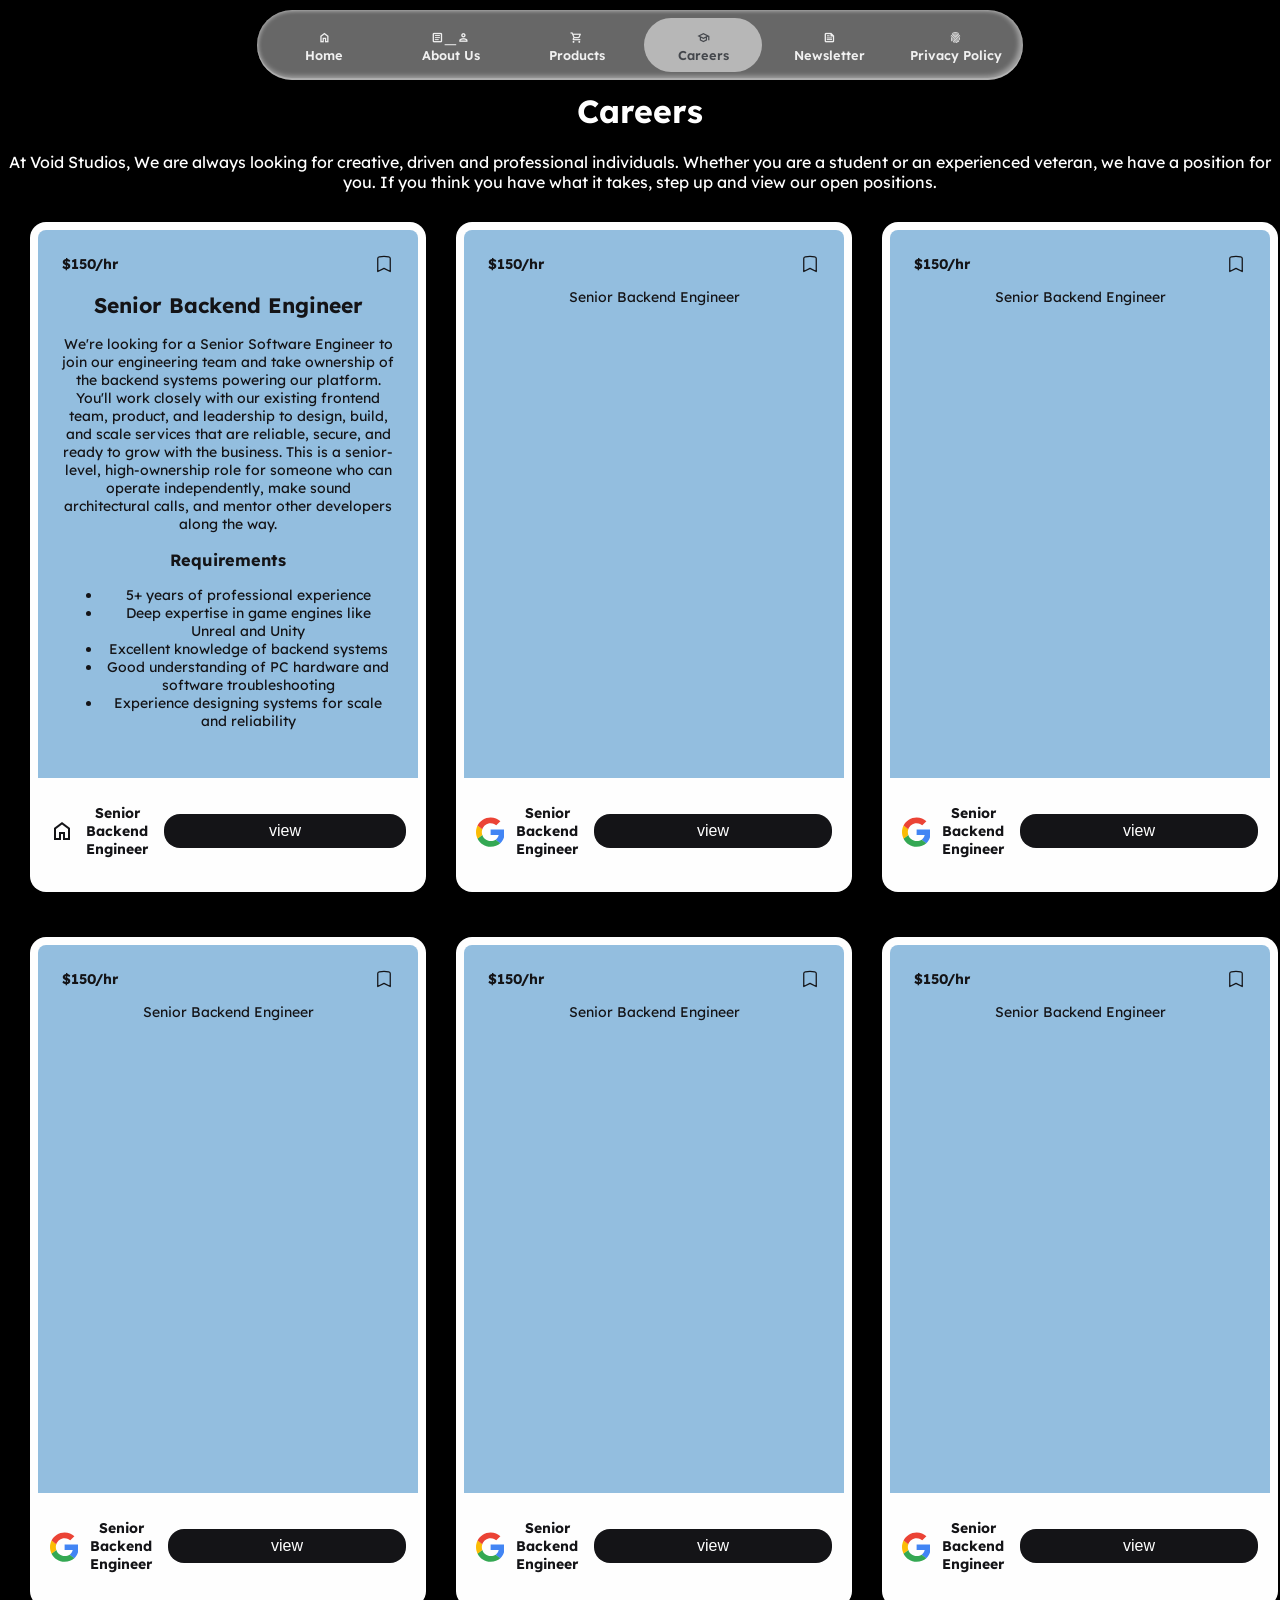
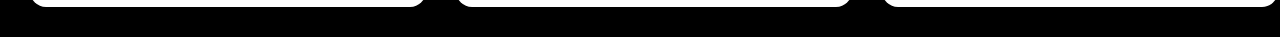
==== careers.html @ 9a8cdc0d "Particle text, more styling, careers tab and more" ====
<html>
    <head>
        <title>Careers</title>
        <link rel="stylesheet" type="text/css" href="style.css">
        <link rel="preconnect" href="https://fonts.googleapis.com">
        <link rel="preconnect" href="https://fonts.gstatic.com" crossorigin>
        <link href="https://fonts.googleapis.com/css2?family=Lexend:wght@100..900&family=Roboto:ital,wght@0,100..900;1,100..900&display=swap" rel="stylesheet">
        <link href="https://fonts.googleapis.com/css2?family=Material+Symbols+Outlined" rel="stylesheet" />
    </head>
    <body>
        <!-- From Uiverse.io by mymiamo --> 
        <div class="menu">
        <a href="Homepage.html">
            <span class="material-symbols-outlined">home</span>
            <span>Home</span>
        </a>
        <a href="About Us.html">
            <span class="material-symbols-outlined">article_person</span>
            <span>About Us</span>
        </a>
        </a>
        <a href="Products.html">
            <span class="material-symbols-outlined">shopping_cart</span>
            <span>Products</span>
        </a>
        <a href="careers.html" class="active">
            <span class="material-symbols-outlined">school</span>
            <span>Careers</span>
        </a>
        <a href="newsletter.html">
            <span class="material-symbols-outlined">news</span>
            <span>Newsletter</span>
        </a>
        <a href="Privacy Policy.html">
            <span class="material-symbols-outlined">fingerprint</span>            
            <span>Privacy Policy</span>
        </a>
        </div>

        <h1>Careers</h1>
        <p style="margin:5px">At Void Studios, We are always looking for creative, driven and professional individuals. Whether you are a student or an experienced veteran, we have a position for you. If you think you have what it takes, step up and view our open positions.</p>
        
        <div class="job">
        <!-- From Uiverse.io by Creatlydev --> 
            <div class="job">
                <article class="jobcard">
            <section class="jobcard__hero">
                <header class="jobcard__hero-header">
                <span>$150/hr</span>
                <div class="jobcard__icon">
                    <svg
                    height="20"
                    width="20"
                    stroke="currentColor"
                    stroke-width="1.5"
                    viewBox="0 0 24 24"
                    fill="none"
                    xmlns="http://www.w3.org/2000/svg"
                    >
                    <path
                        d="M17.593 3.322c1.1.128 1.907 1.077 1.907 2.185V21L12 17.25 4.5 21V5.507c0-1.108.806-2.057 1.907-2.185a48.507 48.507 0 0111.186 0z"
                        stroke-linejoin="round"
                        stroke-linecap="round"
                    ></path>
                    </svg>
                </div>
                </header>
                <h2 class="jobcard_job-title">Senior Backend Engineer</h2>
                <p>We're looking for a Senior Software Engineer to join our engineering team and take ownership of the backend systems powering our platform. You'll work closely with our existing frontend team, product, and leadership to design, build, and scale services that are reliable, secure, and ready to grow with the business. This is a senior-level, high-ownership role for someone who can operate independently, make sound architectural calls, and mentor other developers along the way.</p>
                <h3 class="jobcard_job-title">Requirements</h3>
                <ul>
                    <li>5+ years of professional experience</li>
                    <li>Deep expertise in game engines like Unreal and Unity</li>
                    <li>Excellent knowledge of backend systems</li>
                    <li>Good understanding of PC hardware and software troubleshooting</li>
                    <li>Experience designing systems for scale and reliability</li>
                </ul>

            </section>

            <footer class="jobcard__footer">
                <div class="jobcard__job-summary">
                <div class="jobcard__job-icon">
                    <span class="material-symbols-outlined">home</span>
                </div>
                <div class="jobcard__job">
                    <p class="jobcard__job-title">
                    Senior Backend <br />
                    Engineer
                    </p>
                </div>
                </div>

                <button class="jobcard__btn">view</button>
            </footer>
            </article>
            </div>
            
            <!-- From Uiverse.io by Creatlydev --> 
            <div class="job">
                <article class="jobcard">
            <section class="jobcard__hero">
                <header class="jobcard__hero-header">
                <span>$150/hr</span>
                <div class="jobcard__icon">
                    <svg
                    height="20"
                    width="20"
                    stroke="currentColor"
                    stroke-width="1.5"
                    viewBox="0 0 24 24"
                    fill="none"
                    xmlns="http://www.w3.org/2000/svg"
                    >
                    <path
                        d="M17.593 3.322c1.1.128 1.907 1.077 1.907 2.185V21L12 17.25 4.5 21V5.507c0-1.108.806-2.057 1.907-2.185a48.507 48.507 0 0111.186 0z"
                        stroke-linejoin="round"
                        stroke-linecap="round"
                    ></path>
                    </svg>
                </div>
                </header>

                <p class="jobcard__job-title">Senior Backend Engineer</p>
            </section>

            <footer class="jobcard__footer">
                <div class="jobcard__job-summary">
                <div class="jobcard__job-icon">
                    <svg
                    height="35"
                    width="28"
                    viewBox="0 0 250 250"
                    xmlns="http://www.w3.org/2000/svg"
                    >
                    <path
                        fill="#4285F4"
                        d="M255.878 133.451c0-10.734-.871-18.567-2.756-26.69H130.55v48.448h71.947c-1.45 12.04-9.283 30.172-26.69 42.356l-.244 1.622 38.755 30.023 2.685.268c24.659-22.774 38.875-56.282 38.875-96.027"
                    ></path>
                    <path
                        fill="#34A853"
                        d="M130.55 261.1c35.248 0 64.839-11.605 86.453-31.622l-41.196-31.913c-11.024 7.688-25.82 13.055-45.257 13.055-34.523 0-63.824-22.773-74.269-54.25l-1.531.13-40.298 31.187-.527 1.465C35.393 231.798 79.49 261.1 130.55 261.1"
                    ></path>
                    <path
                        fill="#FBBC05"
                        d="M56.281 156.37c-2.756-8.123-4.351-16.827-4.351-25.82 0-8.994 1.595-17.697 4.206-25.82l-.073-1.73L15.26 71.312l-1.335.635C5.077 89.644 0 109.517 0 130.55s5.077 40.905 13.925 58.602l42.356-32.782"
                    ></path>
                    <path
                        fill="#EB4335"
                        d="M130.55 50.479c24.514 0 41.05 10.589 50.479 19.438l36.844-35.974C195.245 12.91 165.798 0 130.55 0 79.49 0 35.393 29.301 13.925 71.947l42.211 32.783c10.59-31.477 39.891-54.251 74.414-54.251"
                    ></path>
                    </svg>
                </div>
                <div class="jobcard__job">
                    <p class="jobcard__job-title">
                    Senior Backend <br />
                    Engineer
                    </p>
                </div>
                </div>

                <button class="jobcard__btn">view</button>
            </footer>
            </article>
            </div>
        
            <!-- From Uiverse.io by Creatlydev --> 
            <div class="job">
                <article class="jobcard">
            <section class="jobcard__hero">
                <header class="jobcard__hero-header">
                <span>$150/hr</span>
                <div class="jobcard__icon">
                    <svg
                    height="20"
                    width="20"
                    stroke="currentColor"
                    stroke-width="1.5"
                    viewBox="0 0 24 24"
                    fill="none"
                    xmlns="http://www.w3.org/2000/svg"
                    >
                    <path
                        d="M17.593 3.322c1.1.128 1.907 1.077 1.907 2.185V21L12 17.25 4.5 21V5.507c0-1.108.806-2.057 1.907-2.185a48.507 48.507 0 0111.186 0z"
                        stroke-linejoin="round"
                        stroke-linecap="round"
                    ></path>
                    </svg>
                </div>
                </header>

                <p class="jobcard__job-title">Senior Backend Engineer</p>
            </section>

            <footer class="jobcard__footer">
                <div class="jobcard__job-summary">
                <div class="jobcard__job-icon">
                    <svg
                    height="35"
                    width="28"
                    viewBox="0 0 250 250"
                    xmlns="http://www.w3.org/2000/svg"
                    >
                    <path
                        fill="#4285F4"
                        d="M255.878 133.451c0-10.734-.871-18.567-2.756-26.69H130.55v48.448h71.947c-1.45 12.04-9.283 30.172-26.69 42.356l-.244 1.622 38.755 30.023 2.685.268c24.659-22.774 38.875-56.282 38.875-96.027"
                    ></path>
                    <path
                        fill="#34A853"
                        d="M130.55 261.1c35.248 0 64.839-11.605 86.453-31.622l-41.196-31.913c-11.024 7.688-25.82 13.055-45.257 13.055-34.523 0-63.824-22.773-74.269-54.25l-1.531.13-40.298 31.187-.527 1.465C35.393 231.798 79.49 261.1 130.55 261.1"
                    ></path>
                    <path
                        fill="#FBBC05"
                        d="M56.281 156.37c-2.756-8.123-4.351-16.827-4.351-25.82 0-8.994 1.595-17.697 4.206-25.82l-.073-1.73L15.26 71.312l-1.335.635C5.077 89.644 0 109.517 0 130.55s5.077 40.905 13.925 58.602l42.356-32.782"
                    ></path>
                    <path
                        fill="#EB4335"
                        d="M130.55 50.479c24.514 0 41.05 10.589 50.479 19.438l36.844-35.974C195.245 12.91 165.798 0 130.55 0 79.49 0 35.393 29.301 13.925 71.947l42.211 32.783c10.59-31.477 39.891-54.251 74.414-54.251"
                    ></path>
                    </svg>
                </div>
                <div class="jobcard__job">
                    <p class="jobcard__job-title">
                    Senior Backend <br />
                    Engineer
                    </p>
                </div>
                </div>

                <button class="jobcard__btn">view</button>
            </footer>
            </article>
            </div>
        </div>   
        
<div class="job">
        <!-- From Uiverse.io by Creatlydev --> 
            <div class="job">
                <article class="jobcard">
            <section class="jobcard__hero">
                <header class="jobcard__hero-header">
                <span>$150/hr</span>
                <div class="jobcard__icon">
                    <svg
                    height="20"
                    width="20"
                    stroke="currentColor"
                    stroke-width="1.5"
                    viewBox="0 0 24 24"
                    fill="none"
                    xmlns="http://www.w3.org/2000/svg"
                    >
                    <path
                        d="M17.593 3.322c1.1.128 1.907 1.077 1.907 2.185V21L12 17.25 4.5 21V5.507c0-1.108.806-2.057 1.907-2.185a48.507 48.507 0 0111.186 0z"
                        stroke-linejoin="round"
                        stroke-linecap="round"
                    ></path>
                    </svg>
                </div>
                </header>

                <p class="jobcard__job-title">Senior Backend Engineer</p>
            </section>

            <footer class="jobcard__footer">
                <div class="jobcard__job-summary">
                <div class="jobcard__job-icon">
                    <svg
                    height="35"
                    width="28"
                    viewBox="0 0 250 250"
                    xmlns="http://www.w3.org/2000/svg"
                    >
                    <path
                        fill="#4285F4"
                        d="M255.878 133.451c0-10.734-.871-18.567-2.756-26.69H130.55v48.448h71.947c-1.45 12.04-9.283 30.172-26.69 42.356l-.244 1.622 38.755 30.023 2.685.268c24.659-22.774 38.875-56.282 38.875-96.027"
                    ></path>
                    <path
                        fill="#34A853"
                        d="M130.55 261.1c35.248 0 64.839-11.605 86.453-31.622l-41.196-31.913c-11.024 7.688-25.82 13.055-45.257 13.055-34.523 0-63.824-22.773-74.269-54.25l-1.531.13-40.298 31.187-.527 1.465C35.393 231.798 79.49 261.1 130.55 261.1"
                    ></path>
                    <path
                        fill="#FBBC05"
                        d="M56.281 156.37c-2.756-8.123-4.351-16.827-4.351-25.82 0-8.994 1.595-17.697 4.206-25.82l-.073-1.73L15.26 71.312l-1.335.635C5.077 89.644 0 109.517 0 130.55s5.077 40.905 13.925 58.602l42.356-32.782"
                    ></path>
                    <path
                        fill="#EB4335"
                        d="M130.55 50.479c24.514 0 41.05 10.589 50.479 19.438l36.844-35.974C195.245 12.91 165.798 0 130.55 0 79.49 0 35.393 29.301 13.925 71.947l42.211 32.783c10.59-31.477 39.891-54.251 74.414-54.251"
                    ></path>
                    </svg>
                </div>
                <div class="jobcard__job">
                    <p class="jobcard__job-title">
                    Senior Backend <br />
                    Engineer
                    </p>
                </div>
                </div>

                <button class="jobcard__btn">view</button>
            </footer>
            </article>
            </div>
            
            <!-- From Uiverse.io by Creatlydev --> 
            <div class="job">
                <article class="jobcard">
            <section class="jobcard__hero">
                <header class="jobcard__hero-header">
                <span>$150/hr</span>
                <div class="jobcard__icon">
                    <svg
                    height="20"
                    width="20"
                    stroke="currentColor"
                    stroke-width="1.5"
                    viewBox="0 0 24 24"
                    fill="none"
                    xmlns="http://www.w3.org/2000/svg"
                    >
                    <path
                        d="M17.593 3.322c1.1.128 1.907 1.077 1.907 2.185V21L12 17.25 4.5 21V5.507c0-1.108.806-2.057 1.907-2.185a48.507 48.507 0 0111.186 0z"
                        stroke-linejoin="round"
                        stroke-linecap="round"
                    ></path>
                    </svg>
                </div>
                </header>

                <p class="jobcard__job-title">Senior Backend Engineer</p>
            </section>

            <footer class="jobcard__footer">
                <div class="jobcard__job-summary">
                <div class="jobcard__job-icon">
                    <svg
                    height="35"
                    width="28"
                    viewBox="0 0 250 250"
                    xmlns="http://www.w3.org/2000/svg"
                    >
                    <path
                        fill="#4285F4"
                        d="M255.878 133.451c0-10.734-.871-18.567-2.756-26.69H130.55v48.448h71.947c-1.45 12.04-9.283 30.172-26.69 42.356l-.244 1.622 38.755 30.023 2.685.268c24.659-22.774 38.875-56.282 38.875-96.027"
                    ></path>
                    <path
                        fill="#34A853"
                        d="M130.55 261.1c35.248 0 64.839-11.605 86.453-31.622l-41.196-31.913c-11.024 7.688-25.82 13.055-45.257 13.055-34.523 0-63.824-22.773-74.269-54.25l-1.531.13-40.298 31.187-.527 1.465C35.393 231.798 79.49 261.1 130.55 261.1"
                    ></path>
                    <path
                        fill="#FBBC05"
                        d="M56.281 156.37c-2.756-8.123-4.351-16.827-4.351-25.82 0-8.994 1.595-17.697 4.206-25.82l-.073-1.73L15.26 71.312l-1.335.635C5.077 89.644 0 109.517 0 130.55s5.077 40.905 13.925 58.602l42.356-32.782"
                    ></path>
                    <path
                        fill="#EB4335"
                        d="M130.55 50.479c24.514 0 41.05 10.589 50.479 19.438l36.844-35.974C195.245 12.91 165.798 0 130.55 0 79.49 0 35.393 29.301 13.925 71.947l42.211 32.783c10.59-31.477 39.891-54.251 74.414-54.251"
                    ></path>
                    </svg>
                </div>
                <div class="jobcard__job">
                    <p class="jobcard__job-title">
                    Senior Backend <br />
                    Engineer
                    </p>
                </div>
                </div>

                <button class="jobcard__btn">view</button>
            </footer>
            </article>
            </div>
        
            <!-- From Uiverse.io by Creatlydev --> 
            <div class="job">
                <article class="jobcard">
            <section class="jobcard__hero">
                <header class="jobcard__hero-header">
                <span>$150/hr</span>
                <div class="jobcard__icon">
                    <svg
                    height="20"
                    width="20"
                    stroke="currentColor"
                    stroke-width="1.5"
                    viewBox="0 0 24 24"
                    fill="none"
                    xmlns="http://www.w3.org/2000/svg"
                    >
                    <path
                        d="M17.593 3.322c1.1.128 1.907 1.077 1.907 2.185V21L12 17.25 4.5 21V5.507c0-1.108.806-2.057 1.907-2.185a48.507 48.507 0 0111.186 0z"
                        stroke-linejoin="round"
                        stroke-linecap="round"
                    ></path>
                    </svg>
                </div>
                </header>

                <p class="jobcard__job-title">Senior Backend Engineer</p>
            </section>

            <footer class="jobcard__footer">
                <div class="jobcard__job-summary">
                <div class="jobcard__job-icon">
                    <svg
                    height="35"
                    width="28"
                    viewBox="0 0 250 250"
                    xmlns="http://www.w3.org/2000/svg"
                    >
                    <path
                        fill="#4285F4"
                        d="M255.878 133.451c0-10.734-.871-18.567-2.756-26.69H130.55v48.448h71.947c-1.45 12.04-9.283 30.172-26.69 42.356l-.244 1.622 38.755 30.023 2.685.268c24.659-22.774 38.875-56.282 38.875-96.027"
                    ></path>
                    <path
                        fill="#34A853"
                        d="M130.55 261.1c35.248 0 64.839-11.605 86.453-31.622l-41.196-31.913c-11.024 7.688-25.82 13.055-45.257 13.055-34.523 0-63.824-22.773-74.269-54.25l-1.531.13-40.298 31.187-.527 1.465C35.393 231.798 79.49 261.1 130.55 261.1"
                    ></path>
                    <path
                        fill="#FBBC05"
                        d="M56.281 156.37c-2.756-8.123-4.351-16.827-4.351-25.82 0-8.994 1.595-17.697 4.206-25.82l-.073-1.73L15.26 71.312l-1.335.635C5.077 89.644 0 109.517 0 130.55s5.077 40.905 13.925 58.602l42.356-32.782"
                    ></path>
                    <path
                        fill="#EB4335"
                        d="M130.55 50.479c24.514 0 41.05 10.589 50.479 19.438l36.844-35.974C195.245 12.91 165.798 0 130.55 0 79.49 0 35.393 29.301 13.925 71.947l42.211 32.783c10.59-31.477 39.891-54.251 74.414-54.251"
                    ></path>
                    </svg>
                </div>
                <div class="jobcard__job">
                    <p class="jobcard__job-title">
                    Senior Backend <br />
                    Engineer
                    </p>
                </div>
                </div>

                <button class="jobcard__btn">view</button>
            </footer>
            </article>
            </div>
        </div>
    </body>
</html>
---- style.css ----
body {
    font-family:'Lexend';
    color:white;
    background-color: black;
    margin:auto;
    text-align: center;
}


.lexend-font{
  font-family: "Lexend", sans-serif;
  font-optical-sizing: auto;
  font-weight: 30;
  font-style: normal;
}

/* From Uiverse.io by 0xnihilism */ 
.card {
  width: 900px;
  padding: 20px;
  background: #fff;
  border: 6px solid #000;
  box-shadow: 12px 12px 0 #000;
  transition: transform 0.3s, box-shadow 0.3s;
  margin-inline:auto;
  translate: 0px 250px;
}

.card:hover {
  transform: translate(-5px, -5px);
  box-shadow: 17px 17px 0 #000;
}

.card__title {
  font-size: 32px;
  font-weight: 900;
  color: #000;
  text-transform: uppercase;
  margin-bottom: 15px;
  display: block;
  position: relative;
  overflow: hidden;
}

.card__title::after {
  content: "";
  position: absolute;
  bottom: 0;
  left: 0;
  width: 90%;
  height: 3px;
  background-color: #000;
  transform: translateX(-100%);
  transition: transform 0.3s;
}

.card:hover .card__title::after {
  transform: translateX(0);
}

.card__content {
  font-size: 16px;
  line-height: 1.4;
  color: #000;
  margin-bottom: 20px;
}

.card__form {
  display: flex;
  flex-direction: column;
  gap: 15px;
}

.card__form input {
  padding: 10px;
  border: 3px solid #000;
  font-size: 16px;
  font-family: inherit;
  transition: transform 0.3s;
  width: calc(100% - 26px); /* Adjust for padding and border */
}

.card__form input:focus {
  outline: none;
  transform: scale(1.05);
  background-color: #000;
  color: #ffffff;
}

.card__button {
  border: 3px solid #000;
  background: #000;
  color: #fff;
  padding: 10px;
  font-size: 18px;
  left: 20%;
  font-weight: bold;
  text-transform: uppercase;
  cursor: pointer;
  position: relative;
  overflow: hidden;
  transition: transform 0.3s;
  width: 50%;
  height: 100%;
}

.card__button::before {
  content: "Confirm";
  position: absolute;
  top: 0;
  left: 0;
  width: 100%;
  height: 105%;
  background-color: #93BEDF;
  color: #000;
  display: flex;
  align-items: center;
  justify-content: center;
  transform: translateY(100%);
  transition: transform 0.3s;
}

.card__button:hover::before {
  transform: translateY(0);
}

.card__button:active {
  transform: scale(0.95);
}

@keyframes glitch {
  0% {
    transform: translate(2px, 2px);
  }
  25% {
    transform: translate(-2px, -2px);
  }
  50% {
    transform: translate(-2px, 2px);
  }
  75% {
    transform: translate(2px, -2px);
  }
  100% {
    transform: translate(2px, 2px);
  }
}

.glitch {
  animation: glitch 0.3s infinite;
}

/* From Uiverse.io by mymiamo */ 
.menu {
  position: sticky;
  top: 10px;
  /*
  left: 50%;
  bottom: 12px;
  bottom: calc(12px + env(safe-area-inset-bottom)); */
  /* transform: translateX(-50%); */
  width: calc(100% - 20px);
  max-width: 750px;
  backdrop-filter: blur(15px) saturate(180%) contrast(200%);
  -webkit-backdrop-filter: blur(12px) saturate(180%) contrast(200%);
  background: rgba(255, 255, 255, 0.404);
  border: 1px solid var(--glass-border);
  box-shadow: 0 10px 30px rgba(0, 0, 0, 0.06);
  padding: 8px;
  border-radius: 99rem;
  display: flex;
  justify-content: center;
  gap: 8px;
  z-index: 200;
  margin-inline: auto;
}

.menu::after {
  content: "";
  position: absolute;
  inset: 0;
  border-radius: inherit;
  box-shadow:
    inset 2px 2px 5px -2px rgba(255, 255, 255, 0.4),
    inset -2px -2px 5px 2px rgba(255, 255, 255, 0.4),
    inset 0 -2px 0 rgba(255, 255, 255, 0.2);
  pointer-events: none;
  z-index: -1;
}

.menu a {
  display: flex;
  flex-direction: column;
  align-items: center;
  flex: 1 1 0;
  min-width: 0px;
  color: rgba(255, 255, 255, 90%);
  text-decoration: none;
  padding: 10px 6px;
  border-radius: 999rem;
  -webkit-tap-highlight-color: transparent;
  transition:
    background 0.18s var(--ease-spring),
    color 0.18s var(--ease-spring),
    transform 0.18s var(--ease-spring),
    box-shadow 0.3s ease-in-out;
  align-items: center;
}

.menu a:hover {
  transition:
    background 0.18s var(--ease-spring),
    color 0.18s var(--ease-spring),
    transform 0.18s var(--ease-spring),
    box-shadow 0.3s ease-in-out;
  background-color: rgba(255, 255, 255, 30%);
  box-shadow:
    inset 2px 2px 5px -2px rgba(255, 255, 255, 0.4),
    inset -2px -1px 5px 0 rgba(255, 255, 255, 0.4),
    inset 0 -2px 0 rgba(255, 255, 255, 0.2);
  transform: rotate(2.2);
  color: rgba(34, 36, 38, 0.7);
}

.menu a svg {
  width: 1.4rem;
  font-size: 1.4rem;
}

.menu a span {
  font-size: 0.8rem;
  font-weight: 600;
  line-height: 1;
  margin-top: 4px;
}

.menu a.active {
  background: rgba(237, 237, 237, 0.6);
  color: rgba(55, 59, 64, 0.9);
}

.menu a:active {
  transform: scale(0.98);
}

/* From Uiverse.io by zanina-yassine */ 
.modal {
  width: fit-content;
  height: fit-content;
  background-image: linear-gradient(rgba(0, 0, 0, 0.5), rgba(0, 0, 0, 0.5)),url(GTA7.png);
  background-size: cover;
  box-shadow: 0px 187px 75px rgba(0, 0, 0, 0.01), 0px 105px 63px rgba(0, 0, 0, 0.05), 0px 47px 47px rgba(0, 0, 0, 0.09), 0px 12px 26px rgba(0, 0, 0, 0.1), 0px 0px 0px rgba(0, 0, 0, 0.1);
  border-radius: 26px;
  max-width: 700px;
  display: flex;
  align-items: center;
  margin-inline: auto;
}

.form {
  display: flex;
  flex-direction: column;
  gap: 20px;
  padding: 20px;
}

.payment--options {
  width: calc(100% - 40px);
  display: grid;
  grid-template-columns: 33% 34% 33%;
  gap: 20px;
  padding: 10px;
}

.payment--options button {
  height: 55px;
  background: #F2F2F2;
  border-radius: 11px;
  padding: 0;
  border: 0;
  outline: none;
}

.payment--options button svg {
  height: 18px;
}

.payment--options button:last-child svg {
  height: 22px;
}

.separator {
  width: calc(100% - 20px);
  display: grid;
  grid-template-columns: 1fr 2fr 1fr;
  gap: 10px;
  color: #8B8E98;
  margin: 0 10px;
}

.separator > p {
  word-break: keep-all;
  display: block;
  text-align: center;
  font-weight: 600;
  font-size: 11px;
  margin: auto;
}

.separator .line {
  display: inline-block;
  width: 100%;
  height: 1px;
  border: 0;
  background-color: #e8e8e8;
  margin: auto;
}

.credit-card-info--form {
  display: flex;
  flex-direction: column;
  gap: 15px;
}

.input_container {
  width: 100%;
  height: fit-content;
  display: flex;
  flex-direction: column;
  gap: 5px;
}

.split {
  display: grid;
  grid-template-columns: 4fr 2fr;
  gap: 15px;
}

.split input {
  width: 100%;
}

.input_label {
  font-size: 15px;
  font-style: bold;
  color: white;
  font-weight: 600;
}

.input_field {
  width: auto;
  height: 40px;
  padding: 0 0 0 16px;
  border-radius: 9px;
  outline: none;
  background-color: #F2F2F2;
  border: 1px solid #93BEDF;
  transition: all 0.3s cubic-bezier(0.15, 0.83, 0.66, 1);
}

.input_field:focus {
  border: 1px solid transparent;
  box-shadow: 0px 0px 0px 2px #242424;
  background-color: transparent;
}

.purchase--btn {
  height: 55px;
  background: #F2F2F2;
  border-radius: 11px;
  border: 0;
  outline: none;
  color: #ffffff;
  font-size: 13px;
  font-weight: 700;
  background: linear-gradient(180deg, #363636 0%, #1B1B1B 50%, #000000 100%);
  box-shadow: 0px 0px 0px 0px #FFFFFF, 0px 0px 0px 0px #000000;
  transition: all 0.3s cubic-bezier(0.15, 0.83, 0.66, 1);
}

.purchase--btn:hover {
  box-shadow: 0px 0px 0px 2px #FFFFFF, 0px 0px 0px 4px #0000003a;
}

/* Reset input number styles */
.input_field::-webkit-outer-spin-button,
.input_field::-webkit-inner-spin-button {
  -webkit-appearance: none;
  margin: 0;
}

.input_field[type=number] {
  -moz-appearance: textfield;
}

/* From Uiverse.io by SujitAdroja */ 
.btn {
  color: #93BEDF;
  text-transform: uppercase;
  text-decoration: none;
  border: 2px solid #93BEDF;
  padding: 10px 20px;
  font-size: 17px;
  cursor: pointer;
  font-weight: bold;
  background: transparent;
  position: relative;
  transition: all 1s;
  overflow: hidden;
}

.btn:hover {
  color: white;
}

.btn::before {
  content: "";
  position: absolute;
  height: 100%;
  width: 0%;
  top: 0;
  left: -40px;
  transform: skewX(45deg);
  background-color: 93BEDF;
  z-index: -1;
  transition: all 1s;
}

.btn:hover::before {
  width: 160%;
}

.blue {
  color: #93BEDF;
}

.center {
  margin-inline: auto;
  text-align: center;
}

a {
  color: #93BEDF;
  text-decoration: none;
}

a:hover {
  text-decoration: underline;
  color:#5ad641;
}

#up {
  transform: translateY(-100px)
}

#blue {
  color: #93BEDF;
}
div.light {
  background-color: white;
  color: black;
  padding: 10px;
}

.left {
  float:left;
}

.right {
  float:right;
}

/* From Uiverse.io by gharsh11032000 */ 
.flipcard {
  position: relative;
  width: 600px;
  height: 300px;
  background-color: #f2f2f2;
  border-radius: 10px;
  display: flex;
  align-items: center;
  justify-content: center;
  overflow: hidden;
  perspective: 1000px;
  box-shadow: 0 0 0 5px #93BEDF80;
  transition: all 0.6s cubic-bezier(0.175, 0.885, 0.32, 1.275);
  margin:20px;
}

.flipcard img {
  width: 100%;
  height: 100%;
  object-fit: cover; /* Crops edges to fill without distortion */
  display: block; 
  fill: #93BEDF;
  transition: all 0.6s cubic-bezier(0.175, 0.885, 0.32, 1.275);
}

.flipcard:hover {
  transform: scale(1.05);
  box-shadow: 0 8px 16px #93BEDFFF;
}

.flipcard_content {
  position: absolute;
  top: 0;
  left: 0;
  width: 100%;
  height: 100%;
  padding: 20px;
  box-sizing: border-box;
  background-color: #f2f2f2;
  transform: rotateX(-90deg);
  transform-origin: bottom;
  transition: all 0.6s cubic-bezier(0.175, 0.885, 0.32, 1.275);
}

.flipcard:hover .flipcard_content {
  transform: rotateX(0deg);
}

.flipcard_title {
  margin: 0;
  font-size: 24px;
  color: #93BEDF;
  font-weight: 700;
}

.flipcard:hover img {
  scale: 0;
}

.flipcard_description {
  margin: 10px 0 0;
  font-size: 14px;
  color: #777;
  line-height: 1.4;
}

/* From Uiverse.io by Creatlydev */ 
.jobcard {
  margin: auto;
  width: 380px;
  background-color: #fefefe;
  border-radius: 1rem;
  padding: 0.5rem;
  color: #141417;
}
.jobcard__hero {
  background-color: #93BEDF;
  border-radius: 0.5rem 0.5rem 0 0;
  padding: 1.5rem;
  font-size: 0.875rem;
  height: 500px;
}
.jobcard__hero .card__job-title {
  margin: 2rem 0;
  font-size: 2rem;
  font-weight: 600;
  padding-right: 2rem;
}
.jobcard__hero-header {
  display: flex;
  justify-content: space-between;
  align-items: center;
  flex-direction: row;
  flex-wrap: nowrap;
  gap: 1rem;
  font-weight: 700;
}
.jobcard__footer {
  display: flex;
  justify-content: flex-start;
  align-items: start;
  flex-direction: column;
  flex-wrap: nowrap;
  padding: 0.75rem;
  row-gap: 1rem;
  font-weight: 700;
  font-size: 0.875rem;
}
@media (min-width: 340px) {
  .jobcard__footer {
    flex-direction: row;
    align-items: center;
    justify-content: space-between;
    gap: 1rem;
  }
}
.jobcard__job-summary {
  display: flex;
  justify-content: flex-start;
  align-items: center;
  flex-direction: row;
  flex-wrap: nowrap;
  gap: 0.75rem;
}
.jobcard__btn {
  width: 100%;
  font-weight: 400;
  border: none;
  display: block;
  cursor: pointer;
  text-align: center;
  padding: 0.5rem 1.25rem;
  border-radius: 1rem;
  background-color: #141417;
  color: #fff;
  font-size: 1rem;
}
@media (min-width: 500px) {
  .card__btn {
    width: max-content;
  }
}

.job {
  margin:15px;
  display:flex;
  justify-content: space-evenly;
}
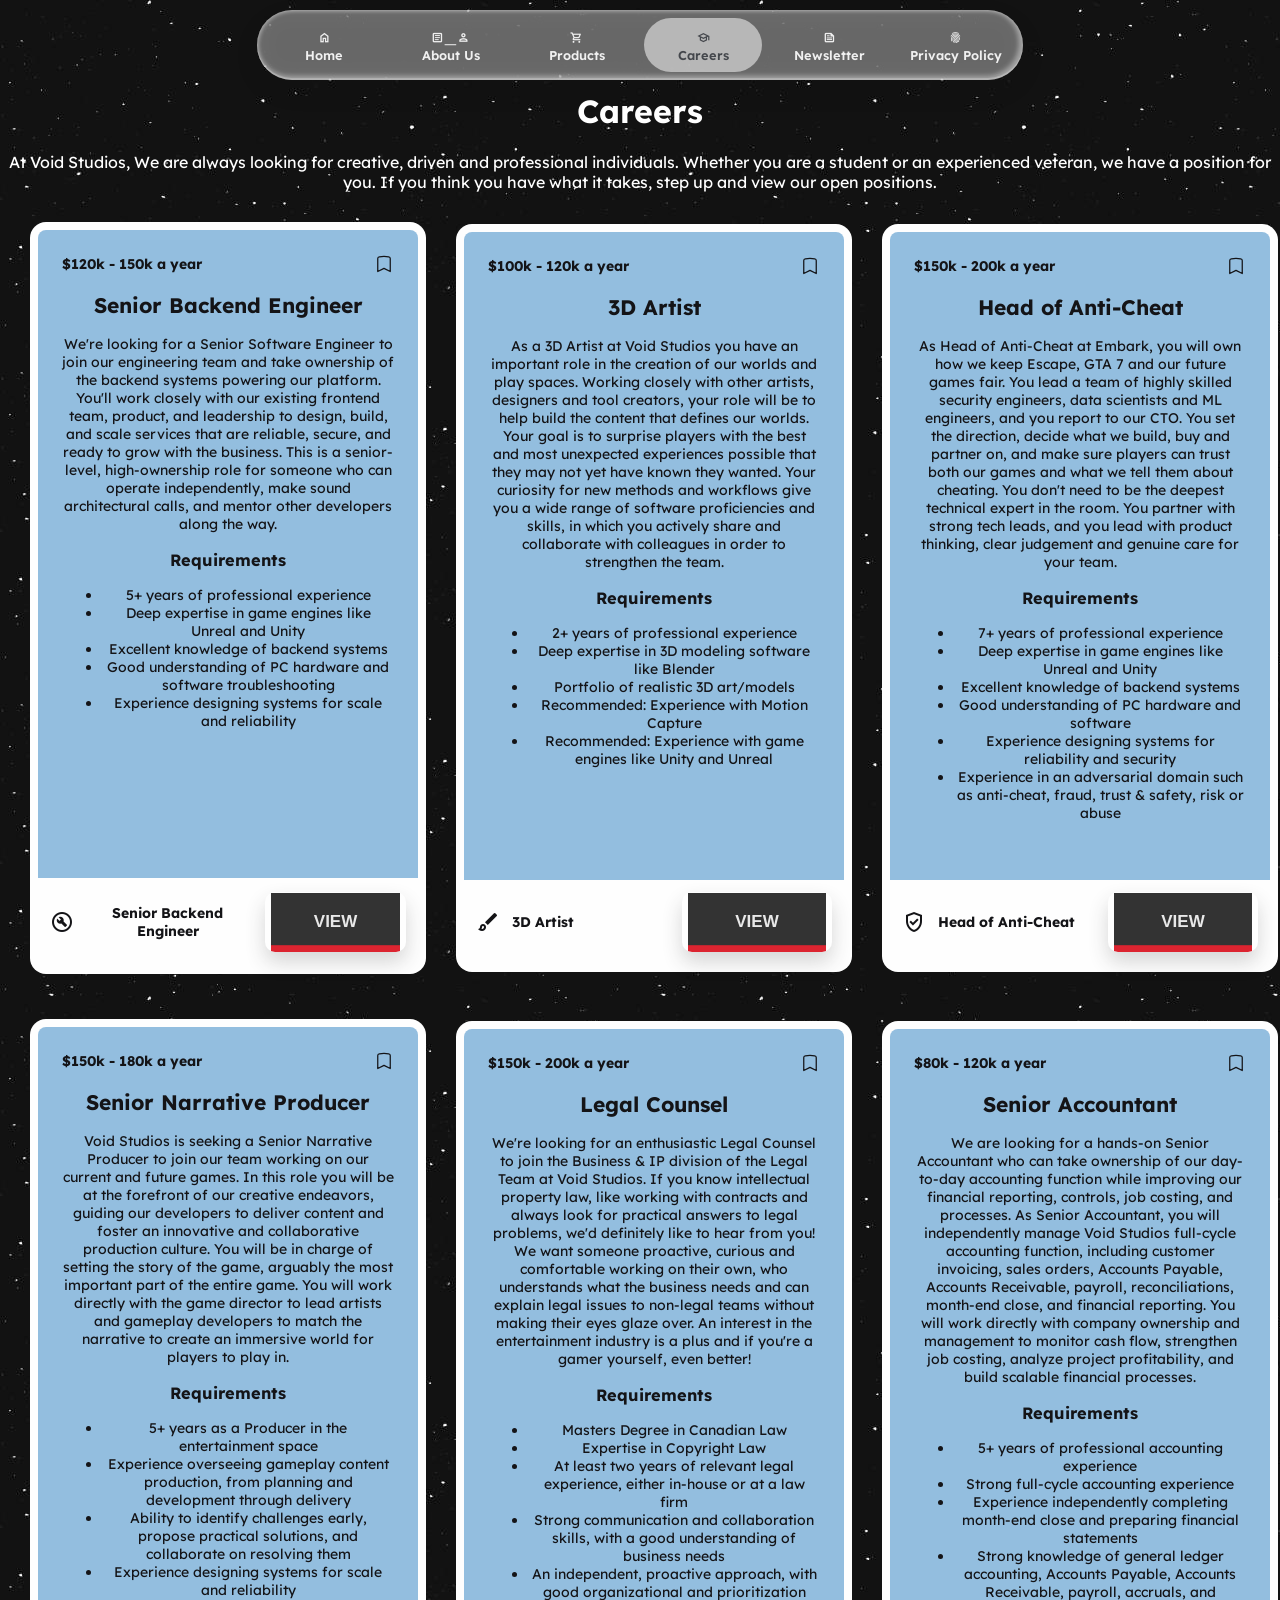
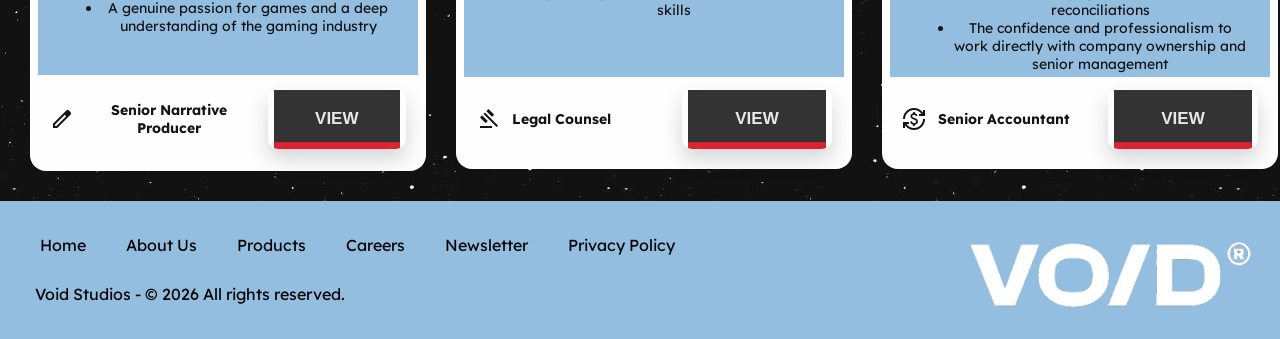
==== commit 24f9bfcd: "Finalized the website, added footer, picture transition and updated the style across all pages." ====
--- a/careers.html
+++ b/careers.html
@@ -46,7 +46,7 @@
                 <article class="jobcard">
             <section class="jobcard__hero">
                 <header class="jobcard__hero-header">
-                <span>$150/hr</span>
+                <span>$120k - 150k a year</span>
                 <div class="jobcard__icon">
                     <svg
                     height="20"
@@ -81,362 +81,326 @@
             <footer class="jobcard__footer">
                 <div class="jobcard__job-summary">
                 <div class="jobcard__job-icon">
-                    <span class="material-symbols-outlined">home</span>
-                </div>
-                <div class="jobcard__job">
-                    <p class="jobcard__job-title">
-                    Senior Backend <br />
-                    Engineer
-                    </p>
-                </div>
-                </div>
-
-                <button class="jobcard__btn">view</button>
-            </footer>
-            </article>
-            </div>
-            
-            <!-- From Uiverse.io by Creatlydev --> 
-            <div class="job">
-                <article class="jobcard">
-            <section class="jobcard__hero">
-                <header class="jobcard__hero-header">
-                <span>$150/hr</span>
-                <div class="jobcard__icon">
-                    <svg
-                    height="20"
-                    width="20"
-                    stroke="currentColor"
-                    stroke-width="1.5"
-                    viewBox="0 0 24 24"
-                    fill="none"
-                    xmlns="http://www.w3.org/2000/svg"
-                    >
-                    <path
-                        d="M17.593 3.322c1.1.128 1.907 1.077 1.907 2.185V21L12 17.25 4.5 21V5.507c0-1.108.806-2.057 1.907-2.185a48.507 48.507 0 0111.186 0z"
-                        stroke-linejoin="round"
-                        stroke-linecap="round"
-                    ></path>
-                    </svg>
-                </div>
-                </header>
-
-                <p class="jobcard__job-title">Senior Backend Engineer</p>
-            </section>
-
-            <footer class="jobcard__footer">
-                <div class="jobcard__job-summary">
-                <div class="jobcard__job-icon">
-                    <svg
-                    height="35"
-                    width="28"
-                    viewBox="0 0 250 250"
-                    xmlns="http://www.w3.org/2000/svg"
-                    >
-                    <path
-                        fill="#4285F4"
-                        d="M255.878 133.451c0-10.734-.871-18.567-2.756-26.69H130.55v48.448h71.947c-1.45 12.04-9.283 30.172-26.69 42.356l-.244 1.622 38.755 30.023 2.685.268c24.659-22.774 38.875-56.282 38.875-96.027"
-                    ></path>
-                    <path
-                        fill="#34A853"
-                        d="M130.55 261.1c35.248 0 64.839-11.605 86.453-31.622l-41.196-31.913c-11.024 7.688-25.82 13.055-45.257 13.055-34.523 0-63.824-22.773-74.269-54.25l-1.531.13-40.298 31.187-.527 1.465C35.393 231.798 79.49 261.1 130.55 261.1"
-                    ></path>
-                    <path
-                        fill="#FBBC05"
-                        d="M56.281 156.37c-2.756-8.123-4.351-16.827-4.351-25.82 0-8.994 1.595-17.697 4.206-25.82l-.073-1.73L15.26 71.312l-1.335.635C5.077 89.644 0 109.517 0 130.55s5.077 40.905 13.925 58.602l42.356-32.782"
-                    ></path>
-                    <path
-                        fill="#EB4335"
-                        d="M130.55 50.479c24.514 0 41.05 10.589 50.479 19.438l36.844-35.974C195.245 12.91 165.798 0 130.55 0 79.49 0 35.393 29.301 13.925 71.947l42.211 32.783c10.59-31.477 39.891-54.251 74.414-54.251"
-                    ></path>
-                    </svg>
-                </div>
-                <div class="jobcard__job">
-                    <p class="jobcard__job-title">
-                    Senior Backend <br />
-                    Engineer
-                    </p>
-                </div>
-                </div>
-
-                <button class="jobcard__btn">view</button>
-            </footer>
-            </article>
-            </div>
+                    <span class="material-symbols-outlined">build_circle</span>
+                </div>
+                <div class="jobcard__job">
+                    <p class="jobcard__job-title">
+                    Senior Backend Engineer
+                    </p>
+                </div>
+                </div>
+
+                <!-- From Uiverse.io by gharsh11032000 --> 
+                <button class="button"></button>
+            </footer>
+            </article>
+            </div>
+
+            <div class="job">
+                <article class="jobcard">
+            <section class="jobcard__hero">
+                <header class="jobcard__hero-header">
+                <span>$100k - 120k a year</span>
+                <div class="jobcard__icon">
+                    <svg
+                    height="20"
+                    width="20"
+                    stroke="currentColor"
+                    stroke-width="1.5"
+                    viewBox="0 0 24 24"
+                    fill="none"
+                    xmlns="http://www.w3.org/2000/svg"
+                    >
+                    <path
+                        d="M17.593 3.322c1.1.128 1.907 1.077 1.907 2.185V21L12 17.25 4.5 21V5.507c0-1.108.806-2.057 1.907-2.185a48.507 48.507 0 0111.186 0z"
+                        stroke-linejoin="round"
+                        stroke-linecap="round"
+                    ></path>
+                    </svg>
+                </div>
+                </header>
+                <h2 class="jobcard_job-title">3D Artist</h2>
+                <p>As a 3D Artist at Void Studios you have an important role in the creation of our worlds and play spaces. Working closely with other artists, designers and tool creators, your role will be to help build the content that defines our worlds. Your goal is to surprise players with the best and most unexpected experiences possible that they may not yet have known they wanted. Your curiosity for new methods and workflows give you a wide range of software proficiencies and skills, in which you actively share and collaborate with colleagues in order to strengthen the team.</p>
+                <h3 class="jobcard_job-title">Requirements</h3>
+                <ul>
+                    <li>2+ years of professional experience</li>
+                    <li>Deep expertise in 3D modeling software like Blender</li>
+                    <li>Portfolio of realistic 3D art/models</li>
+                    <li>Recommended: Experience with Motion Capture</li>
+                    <li>Recommended: Experience with game engines like Unity and Unreal</li>
+                </ul>
+
+            </section>
+
+            <footer class="jobcard__footer">
+                <div class="jobcard__job-summary">
+                <div class="jobcard__job-icon">
+                    <span class="material-symbols-outlined">brush</span>
+                </div>
+                <div class="jobcard__job">
+                    <p class="jobcard__job-title">
+                    3D Artist
+                    </p>
+                </div>
+                </div>
+
+                <!-- From Uiverse.io by gharsh11032000 --> 
+                <button class="button"></button>
+            </footer>
+            </article>
+            </div>
+
+            <div class="job">
+                <article class="jobcard">
+            <section class="jobcard__hero">
+                <header class="jobcard__hero-header">
+                <span>$150k - 200k a year</span>
+                <div class="jobcard__icon">
+                    <svg
+                    height="20"
+                    width="20"
+                    stroke="currentColor"
+                    stroke-width="1.5"
+                    viewBox="0 0 24 24"
+                    fill="none"
+                    xmlns="http://www.w3.org/2000/svg"
+                    >
+                    <path
+                        d="M17.593 3.322c1.1.128 1.907 1.077 1.907 2.185V21L12 17.25 4.5 21V5.507c0-1.108.806-2.057 1.907-2.185a48.507 48.507 0 0111.186 0z"
+                        stroke-linejoin="round"
+                        stroke-linecap="round"
+                    ></path>
+                    </svg>
+                </div>
+                </header>
+                <h2 class="jobcard_job-title">Head of Anti-Cheat</h2>
+                <p>As Head of Anti-Cheat at Embark, you will own how we keep Escape, GTA 7 and our future games fair. You lead a team of highly skilled security engineers, data scientists and ML engineers, and you report to our CTO. You set the direction, decide what we build, buy and partner on, and make sure players can trust both our games and what we tell them about cheating. You don't need to be the deepest technical expert in the room. You partner with strong tech leads, and you lead with product thinking, clear judgement and genuine care for your team.</p>
+                <h3 class="jobcard_job-title">Requirements</h3>
+                <ul>
+                    <li>7+ years of professional experience</li>
+                    <li>Deep expertise in game engines like Unreal and Unity</li>
+                    <li>Excellent knowledge of backend systems</li>
+                    <li>Good understanding of PC hardware and software</li>
+                    <li>Experience designing systems for reliability and security</li>
+                    <li>Experience in an adversarial domain such as anti-cheat, fraud, trust & safety, risk or abuse</li>
+                </ul>
+
+            </section>
+
+            <footer class="jobcard__footer">
+                <div class="jobcard__job-summary">
+                <div class="jobcard__job-icon">
+                    <span class="material-symbols-outlined">verified_user</span>
+                </div>
+                <div class="jobcard__job">
+                    <p class="jobcard__job-title">
+                    Head of Anti-Cheat
+                    </p>
+                </div>
+                </div>
+
+                <!-- From Uiverse.io by gharsh11032000 --> 
+                <button class="button"></button>
+            </footer>
+            </article>
+            </div>
+        </div>   
+
         
-            <!-- From Uiverse.io by Creatlydev --> 
-            <div class="job">
-                <article class="jobcard">
-            <section class="jobcard__hero">
-                <header class="jobcard__hero-header">
-                <span>$150/hr</span>
-                <div class="jobcard__icon">
-                    <svg
-                    height="20"
-                    width="20"
-                    stroke="currentColor"
-                    stroke-width="1.5"
-                    viewBox="0 0 24 24"
-                    fill="none"
-                    xmlns="http://www.w3.org/2000/svg"
-                    >
-                    <path
-                        d="M17.593 3.322c1.1.128 1.907 1.077 1.907 2.185V21L12 17.25 4.5 21V5.507c0-1.108.806-2.057 1.907-2.185a48.507 48.507 0 0111.186 0z"
-                        stroke-linejoin="round"
-                        stroke-linecap="round"
-                    ></path>
-                    </svg>
-                </div>
-                </header>
-
-                <p class="jobcard__job-title">Senior Backend Engineer</p>
-            </section>
-
-            <footer class="jobcard__footer">
-                <div class="jobcard__job-summary">
-                <div class="jobcard__job-icon">
-                    <svg
-                    height="35"
-                    width="28"
-                    viewBox="0 0 250 250"
-                    xmlns="http://www.w3.org/2000/svg"
-                    >
-                    <path
-                        fill="#4285F4"
-                        d="M255.878 133.451c0-10.734-.871-18.567-2.756-26.69H130.55v48.448h71.947c-1.45 12.04-9.283 30.172-26.69 42.356l-.244 1.622 38.755 30.023 2.685.268c24.659-22.774 38.875-56.282 38.875-96.027"
-                    ></path>
-                    <path
-                        fill="#34A853"
-                        d="M130.55 261.1c35.248 0 64.839-11.605 86.453-31.622l-41.196-31.913c-11.024 7.688-25.82 13.055-45.257 13.055-34.523 0-63.824-22.773-74.269-54.25l-1.531.13-40.298 31.187-.527 1.465C35.393 231.798 79.49 261.1 130.55 261.1"
-                    ></path>
-                    <path
-                        fill="#FBBC05"
-                        d="M56.281 156.37c-2.756-8.123-4.351-16.827-4.351-25.82 0-8.994 1.595-17.697 4.206-25.82l-.073-1.73L15.26 71.312l-1.335.635C5.077 89.644 0 109.517 0 130.55s5.077 40.905 13.925 58.602l42.356-32.782"
-                    ></path>
-                    <path
-                        fill="#EB4335"
-                        d="M130.55 50.479c24.514 0 41.05 10.589 50.479 19.438l36.844-35.974C195.245 12.91 165.798 0 130.55 0 79.49 0 35.393 29.301 13.925 71.947l42.211 32.783c10.59-31.477 39.891-54.251 74.414-54.251"
-                    ></path>
-                    </svg>
-                </div>
-                <div class="jobcard__job">
-                    <p class="jobcard__job-title">
-                    Senior Backend <br />
-                    Engineer
-                    </p>
-                </div>
-                </div>
-
-                <button class="jobcard__btn">view</button>
-            </footer>
-            </article>
-            </div>
-        </div>   
-        
-<div class="job">
+        <div class="job">
         <!-- From Uiverse.io by Creatlydev --> 
             <div class="job">
                 <article class="jobcard">
             <section class="jobcard__hero">
                 <header class="jobcard__hero-header">
-                <span>$150/hr</span>
-                <div class="jobcard__icon">
-                    <svg
-                    height="20"
-                    width="20"
-                    stroke="currentColor"
-                    stroke-width="1.5"
-                    viewBox="0 0 24 24"
-                    fill="none"
-                    xmlns="http://www.w3.org/2000/svg"
-                    >
-                    <path
-                        d="M17.593 3.322c1.1.128 1.907 1.077 1.907 2.185V21L12 17.25 4.5 21V5.507c0-1.108.806-2.057 1.907-2.185a48.507 48.507 0 0111.186 0z"
-                        stroke-linejoin="round"
-                        stroke-linecap="round"
-                    ></path>
-                    </svg>
-                </div>
-                </header>
-
-                <p class="jobcard__job-title">Senior Backend Engineer</p>
-            </section>
-
-            <footer class="jobcard__footer">
-                <div class="jobcard__job-summary">
-                <div class="jobcard__job-icon">
-                    <svg
-                    height="35"
-                    width="28"
-                    viewBox="0 0 250 250"
-                    xmlns="http://www.w3.org/2000/svg"
-                    >
-                    <path
-                        fill="#4285F4"
-                        d="M255.878 133.451c0-10.734-.871-18.567-2.756-26.69H130.55v48.448h71.947c-1.45 12.04-9.283 30.172-26.69 42.356l-.244 1.622 38.755 30.023 2.685.268c24.659-22.774 38.875-56.282 38.875-96.027"
-                    ></path>
-                    <path
-                        fill="#34A853"
-                        d="M130.55 261.1c35.248 0 64.839-11.605 86.453-31.622l-41.196-31.913c-11.024 7.688-25.82 13.055-45.257 13.055-34.523 0-63.824-22.773-74.269-54.25l-1.531.13-40.298 31.187-.527 1.465C35.393 231.798 79.49 261.1 130.55 261.1"
-                    ></path>
-                    <path
-                        fill="#FBBC05"
-                        d="M56.281 156.37c-2.756-8.123-4.351-16.827-4.351-25.82 0-8.994 1.595-17.697 4.206-25.82l-.073-1.73L15.26 71.312l-1.335.635C5.077 89.644 0 109.517 0 130.55s5.077 40.905 13.925 58.602l42.356-32.782"
-                    ></path>
-                    <path
-                        fill="#EB4335"
-                        d="M130.55 50.479c24.514 0 41.05 10.589 50.479 19.438l36.844-35.974C195.245 12.91 165.798 0 130.55 0 79.49 0 35.393 29.301 13.925 71.947l42.211 32.783c10.59-31.477 39.891-54.251 74.414-54.251"
-                    ></path>
-                    </svg>
-                </div>
-                <div class="jobcard__job">
-                    <p class="jobcard__job-title">
-                    Senior Backend <br />
-                    Engineer
-                    </p>
-                </div>
-                </div>
-
-                <button class="jobcard__btn">view</button>
-            </footer>
-            </article>
-            </div>
-            
-            <!-- From Uiverse.io by Creatlydev --> 
-            <div class="job">
-                <article class="jobcard">
-            <section class="jobcard__hero">
-                <header class="jobcard__hero-header">
-                <span>$150/hr</span>
-                <div class="jobcard__icon">
-                    <svg
-                    height="20"
-                    width="20"
-                    stroke="currentColor"
-                    stroke-width="1.5"
-                    viewBox="0 0 24 24"
-                    fill="none"
-                    xmlns="http://www.w3.org/2000/svg"
-                    >
-                    <path
-                        d="M17.593 3.322c1.1.128 1.907 1.077 1.907 2.185V21L12 17.25 4.5 21V5.507c0-1.108.806-2.057 1.907-2.185a48.507 48.507 0 0111.186 0z"
-                        stroke-linejoin="round"
-                        stroke-linecap="round"
-                    ></path>
-                    </svg>
-                </div>
-                </header>
-
-                <p class="jobcard__job-title">Senior Backend Engineer</p>
-            </section>
-
-            <footer class="jobcard__footer">
-                <div class="jobcard__job-summary">
-                <div class="jobcard__job-icon">
-                    <svg
-                    height="35"
-                    width="28"
-                    viewBox="0 0 250 250"
-                    xmlns="http://www.w3.org/2000/svg"
-                    >
-                    <path
-                        fill="#4285F4"
-                        d="M255.878 133.451c0-10.734-.871-18.567-2.756-26.69H130.55v48.448h71.947c-1.45 12.04-9.283 30.172-26.69 42.356l-.244 1.622 38.755 30.023 2.685.268c24.659-22.774 38.875-56.282 38.875-96.027"
-                    ></path>
-                    <path
-                        fill="#34A853"
-                        d="M130.55 261.1c35.248 0 64.839-11.605 86.453-31.622l-41.196-31.913c-11.024 7.688-25.82 13.055-45.257 13.055-34.523 0-63.824-22.773-74.269-54.25l-1.531.13-40.298 31.187-.527 1.465C35.393 231.798 79.49 261.1 130.55 261.1"
-                    ></path>
-                    <path
-                        fill="#FBBC05"
-                        d="M56.281 156.37c-2.756-8.123-4.351-16.827-4.351-25.82 0-8.994 1.595-17.697 4.206-25.82l-.073-1.73L15.26 71.312l-1.335.635C5.077 89.644 0 109.517 0 130.55s5.077 40.905 13.925 58.602l42.356-32.782"
-                    ></path>
-                    <path
-                        fill="#EB4335"
-                        d="M130.55 50.479c24.514 0 41.05 10.589 50.479 19.438l36.844-35.974C195.245 12.91 165.798 0 130.55 0 79.49 0 35.393 29.301 13.925 71.947l42.211 32.783c10.59-31.477 39.891-54.251 74.414-54.251"
-                    ></path>
-                    </svg>
-                </div>
-                <div class="jobcard__job">
-                    <p class="jobcard__job-title">
-                    Senior Backend <br />
-                    Engineer
-                    </p>
-                </div>
-                </div>
-
-                <button class="jobcard__btn">view</button>
-            </footer>
-            </article>
-            </div>
-        
-            <!-- From Uiverse.io by Creatlydev --> 
-            <div class="job">
-                <article class="jobcard">
-            <section class="jobcard__hero">
-                <header class="jobcard__hero-header">
-                <span>$150/hr</span>
-                <div class="jobcard__icon">
-                    <svg
-                    height="20"
-                    width="20"
-                    stroke="currentColor"
-                    stroke-width="1.5"
-                    viewBox="0 0 24 24"
-                    fill="none"
-                    xmlns="http://www.w3.org/2000/svg"
-                    >
-                    <path
-                        d="M17.593 3.322c1.1.128 1.907 1.077 1.907 2.185V21L12 17.25 4.5 21V5.507c0-1.108.806-2.057 1.907-2.185a48.507 48.507 0 0111.186 0z"
-                        stroke-linejoin="round"
-                        stroke-linecap="round"
-                    ></path>
-                    </svg>
-                </div>
-                </header>
-
-                <p class="jobcard__job-title">Senior Backend Engineer</p>
-            </section>
-
-            <footer class="jobcard__footer">
-                <div class="jobcard__job-summary">
-                <div class="jobcard__job-icon">
-                    <svg
-                    height="35"
-                    width="28"
-                    viewBox="0 0 250 250"
-                    xmlns="http://www.w3.org/2000/svg"
-                    >
-                    <path
-                        fill="#4285F4"
-                        d="M255.878 133.451c0-10.734-.871-18.567-2.756-26.69H130.55v48.448h71.947c-1.45 12.04-9.283 30.172-26.69 42.356l-.244 1.622 38.755 30.023 2.685.268c24.659-22.774 38.875-56.282 38.875-96.027"
-                    ></path>
-                    <path
-                        fill="#34A853"
-                        d="M130.55 261.1c35.248 0 64.839-11.605 86.453-31.622l-41.196-31.913c-11.024 7.688-25.82 13.055-45.257 13.055-34.523 0-63.824-22.773-74.269-54.25l-1.531.13-40.298 31.187-.527 1.465C35.393 231.798 79.49 261.1 130.55 261.1"
-                    ></path>
-                    <path
-                        fill="#FBBC05"
-                        d="M56.281 156.37c-2.756-8.123-4.351-16.827-4.351-25.82 0-8.994 1.595-17.697 4.206-25.82l-.073-1.73L15.26 71.312l-1.335.635C5.077 89.644 0 109.517 0 130.55s5.077 40.905 13.925 58.602l42.356-32.782"
-                    ></path>
-                    <path
-                        fill="#EB4335"
-                        d="M130.55 50.479c24.514 0 41.05 10.589 50.479 19.438l36.844-35.974C195.245 12.91 165.798 0 130.55 0 79.49 0 35.393 29.301 13.925 71.947l42.211 32.783c10.59-31.477 39.891-54.251 74.414-54.251"
-                    ></path>
-                    </svg>
-                </div>
-                <div class="jobcard__job">
-                    <p class="jobcard__job-title">
-                    Senior Backend <br />
-                    Engineer
-                    </p>
-                </div>
-                </div>
-
-                <button class="jobcard__btn">view</button>
+                <span>$150k - 180k a year</span>
+                <div class="jobcard__icon">
+                    <svg
+                    height="20"
+                    width="20"
+                    stroke="currentColor"
+                    stroke-width="1.5"
+                    viewBox="0 0 24 24"
+                    fill="none"
+                    xmlns="http://www.w3.org/2000/svg"
+                    >
+                    <path
+                        d="M17.593 3.322c1.1.128 1.907 1.077 1.907 2.185V21L12 17.25 4.5 21V5.507c0-1.108.806-2.057 1.907-2.185a48.507 48.507 0 0111.186 0z"
+                        stroke-linejoin="round"
+                        stroke-linecap="round"
+                    ></path>
+                    </svg>
+                </div>
+                </header>
+                <h2 class="jobcard_job-title">Senior Narrative Producer</h2>
+                <p>Void Studios is seeking a Senior Narrative Producer to join our team working on our current and future games. In this role you will be at the forefront of our creative endeavors, guiding our developers to deliver content and foster an innovative and collaborative production culture. You will be in charge of setting the story of the game, arguably the most important part of the entire game. You will work directly with the game director to lead artists and gameplay developers to match the narrative to create an immersive world for players to play in.</p>
+                <h3 class="jobcard_job-title">Requirements</h3>
+                <ul>
+                    <li>5+ years as a Producer in the entertainment space</li>
+                    <li>Experience overseeing gameplay content production, from planning and development through delivery</li>
+                    <li>Ability to identify challenges early, propose practical solutions, and collaborate on resolving them</li>
+                    <li>Experience designing systems for scale and reliability</li>
+                    <li>A genuine passion for games and a deep understanding of the gaming industry</li>
+                </ul>
+
+            </section>
+
+            <footer class="jobcard__footer">
+                <div class="jobcard__job-summary">
+                <div class="jobcard__job-icon">
+                    <span class="material-symbols-outlined">edit</span>
+                </div>
+                <div class="jobcard__job">
+                    <p class="jobcard__job-title">
+                    Senior Narrative Producer
+                    </p>
+                </div>
+                </div>
+
+                <!-- From Uiverse.io by gharsh11032000 --> 
+                <button class="button"></button>
+            </footer>
+            </article>
+            </div>
+
+            <div class="job">
+                <article class="jobcard">
+            <section class="jobcard__hero">
+                <header class="jobcard__hero-header">
+                <span>$150k - 200k a year</span>
+                <div class="jobcard__icon">
+                    <svg
+                    height="20"
+                    width="20"
+                    stroke="currentColor"
+                    stroke-width="1.5"
+                    viewBox="0 0 24 24"
+                    fill="none"
+                    xmlns="http://www.w3.org/2000/svg"
+                    >
+                    <path
+                        d="M17.593 3.322c1.1.128 1.907 1.077 1.907 2.185V21L12 17.25 4.5 21V5.507c0-1.108.806-2.057 1.907-2.185a48.507 48.507 0 0111.186 0z"
+                        stroke-linejoin="round"
+                        stroke-linecap="round"
+                    ></path>
+                    </svg>
+                </div>
+                </header>
+                <h2 class="jobcard_job-title">Legal Counsel</h2>
+                <p>We're looking for an enthusiastic Legal Counsel to join the Business & IP division of the Legal Team at Void Studios. If you know intellectual property law, like working with contracts and always look for practical answers to legal problems, we'd definitely like to hear from you! We want someone proactive, curious and comfortable working on their own, who understands what the business needs and can explain legal issues to non-legal teams without making their eyes glaze over. An interest in the entertainment industry is a plus and if you're a gamer yourself, even better!</p>
+                <h3 class="jobcard_job-title">Requirements</h3>
+                <ul>
+                    <li>Masters Degree in Canadian Law</li>
+                    <li>Expertise in Copyright Law</li>
+                    <li>At least two years of relevant legal experience, either in-house or at a law firm</li>
+                    <li>Strong communication and collaboration skills, with a good understanding of business needs</li>
+                    <li>An independent, proactive approach, with good organizational and prioritization skills</li>
+                </ul>
+
+            </section>
+
+            <footer class="jobcard__footer">
+                <div class="jobcard__job-summary">
+                <div class="jobcard__job-icon">
+                    <span class="material-symbols-outlined">gavel</span>
+                </div>
+                <div class="jobcard__job">
+                    <p class="jobcard__job-title">
+                    Legal Counsel
+                    </p>
+                </div>
+                </div>
+
+                <!-- From Uiverse.io by gharsh11032000 --> 
+                <button class="button"></button>
+            </footer>
+            </article>
+            </div>
+
+            <div class="job">
+                <article class="jobcard">
+            <section class="jobcard__hero">
+                <header class="jobcard__hero-header">
+                <span>$80k - 120k a year</span>
+                <div class="jobcard__icon">
+                    <svg
+                    height="20"
+                    width="20"
+                    stroke="currentColor"
+                    stroke-width="1.5"
+                    viewBox="0 0 24 24"
+                    fill="none"
+                    xmlns="http://www.w3.org/2000/svg"
+                    >
+                    <path
+                        d="M17.593 3.322c1.1.128 1.907 1.077 1.907 2.185V21L12 17.25 4.5 21V5.507c0-1.108.806-2.057 1.907-2.185a48.507 48.507 0 0111.186 0z"
+                        stroke-linejoin="round"
+                        stroke-linecap="round"
+                    ></path>
+                    </svg>
+                </div>
+                </header>
+                <h2 class="jobcard_job-title">Senior Accountant</h2>
+                <p>We are looking for a hands-on Senior Accountant who can take ownership of our day-to-day accounting function while improving our financial reporting, controls, job costing, and processes. As Senior Accountant, you will independently manage Void Studios full-cycle accounting function, including customer invoicing, sales orders, Accounts Payable, Accounts Receivable, payroll, reconciliations, month-end close, and financial reporting. You will work directly with company ownership and management to monitor cash flow, strengthen job costing, analyze project profitability, and build scalable financial processes.</p>
+                <h3 class="jobcard_job-title">Requirements</h3>
+                <ul>
+                    <li>5+ years of professional accounting experience</li>
+                    <li>Strong full-cycle accounting experience</li>
+                    <li>Experience independently completing month-end close and preparing financial statements</li>
+                    <li>Strong knowledge of general ledger accounting, Accounts Payable, Accounts Receivable, payroll, accruals, and reconciliations</li>
+                    <li>The confidence and professionalism to work directly with company ownership and senior management</li>
+                </ul>
+
+            </section>
+
+            <footer class="jobcard__footer">
+                <div class="jobcard__job-summary">
+                <div class="jobcard__job-icon">
+                    <span class="material-symbols-outlined">currency_exchange</span>
+                </div>
+                <div class="jobcard__job">
+                    <p class="jobcard__job-title">
+                    Senior Accountant
+                    </p>
+                </div>
+                </div>
+                <!-- From Uiverse.io by gharsh11032000 --> 
+                <button class="button"></button>
             </footer>
             </article>
             </div>
         </div>
     </body>
+        <footer>
+        <div class="footer">
+            <div>
+                <nav>
+                <ul>
+                    <li>
+                        <a href="Homepage.html">Home</a>
+                    </li>
+                    <li>
+                        <a href="About Us.html">About Us</a>
+                    </li>
+                    <li>
+                        <a href="Products.html">Products</a>    
+                    </li>
+                    <li>
+                        <a href="careers.html">Careers</a>
+                    </li>
+                    <li>
+                        <a href="newsletter.html">Newsletter</a>
+                    </li>
+                    <li>
+                        <a href="Privacy Policy.html">Privacy Policy</a>
+                    </li>
+                </ul>
+            </nav>
+                <p>Void Studios - &copy; 2026 All rights reserved.</p>
+            </div>
+            <div>
+                <img src="image-removebg-preview.png">
+            </div>        
+        </div>
+    </footer>
 </html>
--- a/style.css
+++ b/style.css
@@ -1,7 +1,7 @@
 body {
     font-family:'Lexend';
     color:white;
-    background-color: black;
+    background-image: url(stars.jpg);
     margin:auto;
     text-align: center;
 }
@@ -247,7 +247,7 @@
 .modal {
   width: fit-content;
   height: fit-content;
-  background-image: linear-gradient(rgba(0, 0, 0, 0.5), rgba(0, 0, 0, 0.5)),url(GTA7.png);
+  background-image: linear-gradient(rgba(0, 0, 0, 0.7), rgba(0, 0, 0, 0.7)),url(GTA7.png);
   background-size: cover;
   box-shadow: 0px 187px 75px rgba(0, 0, 0, 0.01), 0px 105px 63px rgba(0, 0, 0, 0.05), 0px 47px 47px rgba(0, 0, 0, 0.09), 0px 12px 26px rgba(0, 0, 0, 0.1), 0px 0px 0px rgba(0, 0, 0, 0.1);
   border-radius: 26px;
@@ -361,7 +361,7 @@
 .input_field:focus {
   border: 1px solid transparent;
   box-shadow: 0px 0px 0px 2px #242424;
-  background-color: transparent;
+  background-color: #93BEDF;
 }
 
 .purchase--btn {
@@ -551,7 +551,7 @@
   border-radius: 0.5rem 0.5rem 0 0;
   padding: 1.5rem;
   font-size: 0.875rem;
-  height: 500px;
+  height: 600px;
 }
 .jobcard__hero .card__job-title {
   margin: 2rem 0;
@@ -596,7 +596,7 @@
   gap: 0.75rem;
 }
 .jobcard__btn {
-  width: 100%;
+  width: 50%;
   font-weight: 400;
   border: none;
   display: block;
@@ -608,6 +608,7 @@
   color: #fff;
   font-size: 1rem;
 }
+
 @media (min-width: 500px) {
   .card__btn {
     width: max-content;
@@ -618,4 +619,109 @@
   margin:15px;
   display:flex;
   justify-content: space-evenly;
-}+}
+
+.equally_space {
+  margin:15px;
+  display:flex;
+  justify-content: space-evenly;
+}
+
+/* From Uiverse.io by gharsh11032000 */ 
+.button {
+  position: relative;
+  background-color: transparent;
+  color: #e8e8e8;
+  font-size: 17px;
+  font-weight: 600;
+  border-radius: 10px;
+  width: 150px;
+  height: 60px;
+  border: none;
+  text-transform: uppercase;
+  cursor: pointer;
+  overflow: hidden;
+  box-shadow: 0 10px 20px rgba(51, 51, 51, 0.2);
+  transition: all 0.3s cubic-bezier(0.23, 1, 0.320, 1);
+}
+
+.button::before {
+  content: "Not Available!";
+  display: flex;
+  align-items: center;
+  justify-content: center;
+  width: 100%;
+  height: 100%;
+  pointer-events: none;
+  background:#dc2430;
+  transform: translate(0%,90%);
+  z-index: 99;
+  position: relative;
+  transform-origin: bottom;
+  transition: all 0.6s cubic-bezier(0.23, 1, 0.320, 1);
+}
+
+.button::after {
+  content: "View";
+  display: flex;
+  align-items: center;
+  justify-content: center;
+  background-color: #333;
+  width: 100%;
+  height: 100%;
+  pointer-events: none;
+  transform-origin: top;
+  transform: translate(0%,-100%);
+  transition: all 0.6s cubic-bezier(0.23, 1, 0.320, 1);
+}
+
+.button:hover::before {
+  transform: translate(0%,0%);
+}
+
+.button:hover::after {
+  transform: translate(0%,-200%);
+}
+
+.button:focus {
+  outline: none;
+}
+
+.button:active {
+  scale: 0.95;
+}
+
+.footer {
+  background-color: #93BEDF;
+  padding: 20px;
+  display: flex;
+  justify-content: space-between; /* Pushes text left and image right */
+  align-items: center;            /* Vertically centers both items */
+  gap: 20px;           
+}
+
+.footer ul {
+  list-style-type: none;
+  margin: 0;
+  padding: 0;
+  display: flex;
+}
+
+.footer li a {
+  display: block;
+  text-align: center;
+  padding: 14px 20px;
+  text-decoration: none;
+  color: black;
+}
+
+.footer p {
+  color: black;
+  margin: 15px;
+  text-align: left;
+}
+
+.footer img {
+  width: 300px;
+}
+
